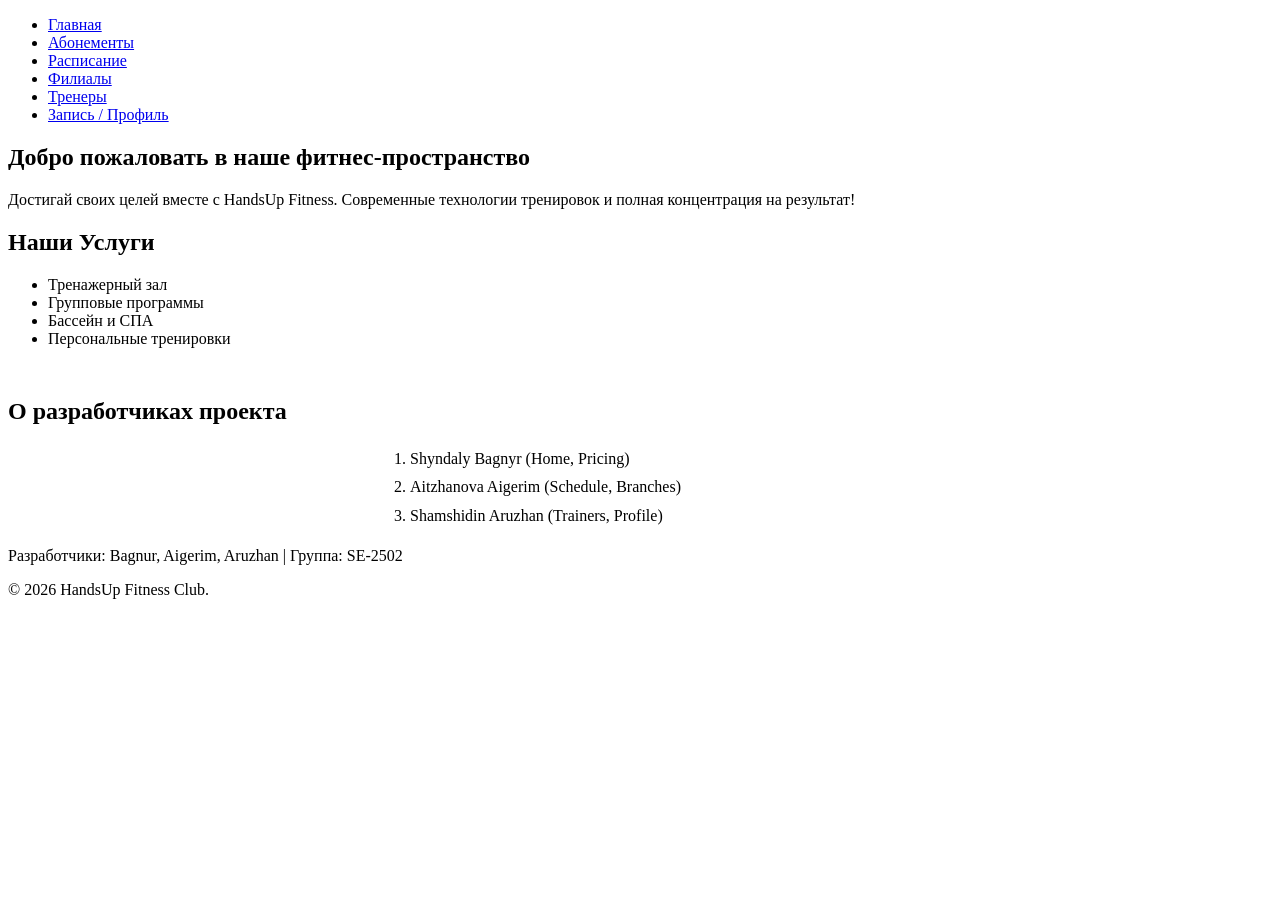
==== index.html @ 5af0892a "Initial commit - HandsUp Fitness" ====
<!DOCTYPE html>
<html lang="ru">
<head>
    <meta charset="UTF-8">
    <meta name="viewport" content="width=device-width, initial-scale=1.0">

    <title>HandsUp Fitness Club</title>
   
    <link rel="stylesheet" href="C:\Users\Aruzhan\OneDrive\Desktop\ass1 webtech\webtech.css">
</head>
<body>

    <header id="main-header">
        <nav class="nav-menu">
            <ul>
                <li><a href="index.html">Главная</a></li>
                <li><a href="pricing.html">Абонементы</a></li>
                <li><a href="schedule.html">Расписание</a></li>
                <li><a href="branches.html">Филиалы</a></li>
                <li><a href="trainers.html">Тренеры</a></li>
                <li><a href="profile.html">Запись / Профиль</a></li>
            </ul>
        </nav>
    </header>   

    <main>
        <section class="hero-section">
            <h1>Добро пожаловать в наше фитнес-пространство</h1>
            <p>Достигай своих целей вместе с HandsUp Fitness. Современные технологии тренировок и полная концентрация на результат!</p>
        </section>

        <section>
            <h2>Наши Услуги</h2>
            <ul class="services-list">
                <li>Тренажерный зал</li>
                <li>Групповые программы</li>
                <li>Бассейн и СПА</li>
                <li>Персональные тренировки</li>
            </ul>
        </section>

        <section style="margin-top: 50px;">
            <h2>О разработчиках проекта</h2>
            <ol style="max-width: 500px; margin: 0 auto; line-height: 1.8;">
                <li>Shyndaly Bagnyr (Home, Pricing)</li>
                <li>Aitzhanova Aigerim (Schedule, Branches)</li>
                <li>Shamshidin Aruzhan (Trainers, Profile)</li>
            </ol>
        </section>
    </main>

</body>
</html>


    <footer>
        <p>Разработчики: Bagnur, Aigerim, Aruzhan | Группа: SE-2502</p>
        <p>&copy; 2026 HandsUp Fitness Club.</p>
    </footer>

</body>
</html>
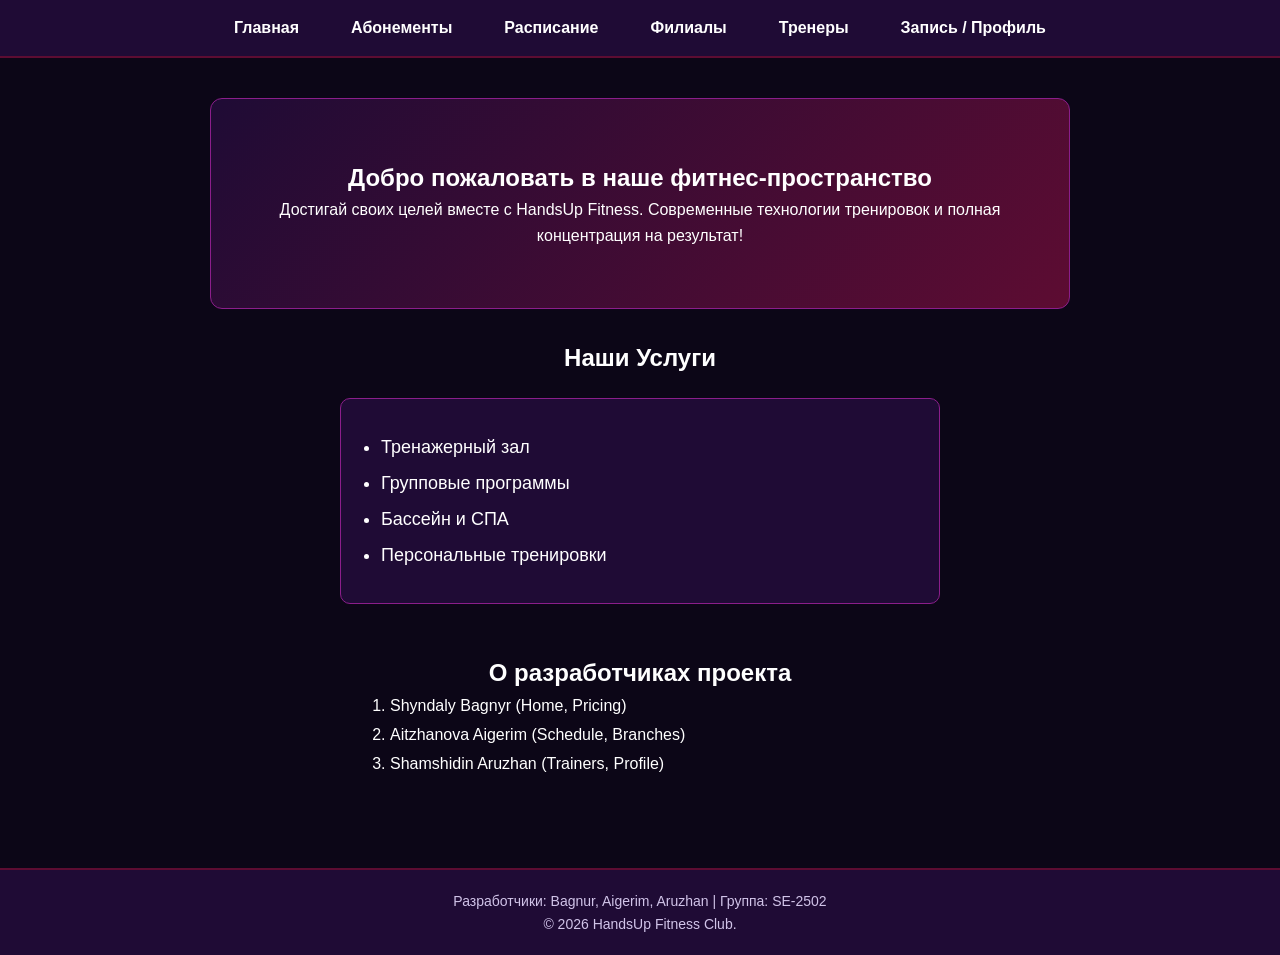
==== commit 9b00bbbb: "Fix absolute CSS path to relative" ====
--- a/index.html
+++ b/index.html
@@ -6,7 +6,7 @@
 
     <title>HandsUp Fitness Club</title>
    
-    <link rel="stylesheet" href="C:\Users\Aruzhan\OneDrive\Desktop\ass1 webtech\webtech.css">
+    <link rel="stylesheet" href="webtech.css">
 </head>
 <body>
 
--- a/webtech.css
+++ b/webtech.css
@@ -0,0 +1,292 @@
+:root {
+    --bg-deep: #0c0617;
+    --bg-card: #1f0b35;
+    --accent-burgundy: #5d0c32;
+    --accent-purple: #8b1e8b;
+    --accent-pink: #d81b60;
+    --text-light: #ffffff;
+    --text-gray: #d1c4e9;
+}
+
+* {
+    box-sizing: border-box;
+    margin: 0;
+    padding: 0;
+}
+
+/* Базовые стили сайта */
+body {
+    margin: 0;
+    font-family: 'Segoe UI', Arial, sans-serif;
+    line-height: 1.6;
+    background-color: var(--bg-deep);
+    color: var(--text-light);
+}
+
+main {
+    padding: 40px 20px;
+    min-height: 70vh;
+    max-width: 900px;
+    margin: 0 auto;
+}
+
+h1, h2 {
+    text-align: center;
+    color: var(--text-light);
+}
+
+.page-container {
+    max-width: 900px;
+    margin: 30px auto;
+    padding: 0 20px;
+}
+
+.page-container h1 {
+    margin-bottom: 10px;
+    color: var(--accent-pink);
+    text-align: center;
+}
+
+.page-container > p {
+    margin-bottom: 25px;
+    color: var(--text-gray);
+    text-align: center;
+}
+
+/* Навигация и шапка */
+#main-header {
+    background-color: var(--bg-card);
+    border-bottom: 2px solid var(--accent-burgundy);
+    padding: 15px 5%;
+    position: sticky;
+    top: 0;
+    z-index: 100;
+}
+
+.nav-menu ul {
+    list-style: none;
+    display: flex;
+    justify-content: center;
+    flex-wrap: wrap;
+    gap: 20px;
+    margin: 0;
+    padding: 0;
+}
+
+.nav-menu a {
+    color: var(--text-light);
+    text-decoration: none;
+    font-weight: bold;
+    padding: 8px 16px;
+    border-radius: 4px;
+    transition: all 0.3s ease;
+}
+
+.nav-menu a:hover {
+    background-color: var(--accent-pink);
+    color: #ffffff;
+}
+
+/* Кнопки */
+.btn {
+    background-color: var(--accent-pink);
+    color: white;
+    border: none;
+    padding: 10px 20px;
+    border-radius: 5px;
+    cursor: pointer;
+    font-weight: bold;
+    transition: background 0.3s ease;
+}
+
+.btn:hover {
+    background-color: #b0144f;
+}
+
+/* Футер */
+footer {
+    background-color: var(--bg-card);
+    text-align: center;
+    padding: 20px;
+    margin-top: 50px;
+    border-top: 2px solid var(--accent-burgundy);
+    font-size: 14px;
+    color: var(--text-gray);
+}
+
+/* Главная страница */
+.hero-section {
+    text-align: center;
+    padding: 60px 20px;
+    background: linear-gradient(135deg, var(--bg-card), var(--accent-burgundy));
+    border-radius: 12px;
+    margin-bottom: 30px;
+    border: 1px solid var(--accent-purple);
+}
+
+.services-list {
+    background-color: var(--bg-card);
+    padding: 30px 40px;
+    border-radius: 10px;
+    border: 1px solid var(--accent-purple);
+    line-height: 2;
+    font-size: 18px;
+    max-width: 600px;
+    margin: 20px auto;
+}
+
+/* Таблица цен и расписания */
+#pricing-table {
+    width: 100%;
+    border-collapse: collapse;
+    background-color: var(--bg-card);
+    border-radius: 10px;
+    overflow: hidden;
+    margin: 20px auto;
+    border: 1px solid var(--accent-purple);
+}
+
+#pricing-table th, 
+#pricing-table td {
+    border: 1px solid rgba(139, 30, 139, 0.3);
+    padding: 15px;
+    text-align: center;
+}
+
+#pricing-table th {
+    background-color: var(--accent-pink);
+    color: white;
+}
+
+#pricing-table tr:nth-child(even) {
+    background-color: rgba(255, 255, 255, 0.03);
+}
+
+/* Расписание и Филиалы */
+.schedule-container {
+    padding: 30px 20px;
+    max-width: 1000px;
+    margin: 0 auto;
+}
+
+.branch-card {
+    background-color: var(--bg-card);
+    border: 1px solid var(--accent-purple);
+    border-radius: 10px;
+    padding: 25px;
+    margin: 20px auto;
+    max-width: 800px;
+}
+
+.branch-card h2 {
+    color: var(--accent-pink);
+    text-align: left;
+    margin-bottom: 10px;
+}
+
+.branch-card img {
+    width: 100%;
+    max-height: 280px;
+    object-fit: cover;
+    border-radius: 8px;
+    margin: 15px 0;
+    border: 1px solid var(--accent-purple);
+}
+
+.branch-card ul {
+    margin-left: 20px;
+    margin-top: 8px;
+    color: var(--text-gray);
+}
+
+/* Тренеры */
+.trainers-grid {
+    display: flex;
+    flex-wrap: wrap;
+    gap: 20px;
+    justify-content: center;
+}
+
+.trainer-card {
+    background-color: var(--bg-card);
+    border: 1px solid var(--accent-purple);
+    padding: 20px;
+    border-radius: 10px;
+    text-align: center;
+    margin: 10px auto;
+    max-width: 350px;
+    flex: 1 1 260px;
+}
+
+.trainer-img {
+    width: 140px;
+    height: 140px;
+    border-radius: 50%;
+    object-fit: cover;
+    border: 3px solid var(--accent-pink);
+    margin-bottom: 15px;
+}
+
+.trainer-card h2 {
+    font-size: 20px;
+    margin-bottom: 5px;
+}
+
+.trainer-card ul {
+    list-style: none;
+    margin-top: 10px;
+    color: var(--text-gray);
+}
+
+/* Форма записи */
+#contact-form {
+    background-color: var(--bg-card);
+    max-width: 500px;
+    margin: 40px auto;
+    padding: 30px;
+    border-radius: 10px;
+    border: 1px solid var(--accent-purple);
+}
+
+#contact-form label {
+    display: block;
+    margin-top: 12px;
+    margin-bottom: 5px;
+    font-weight: bold;
+    color: var(--text-light);
+}
+
+#contact-form input[type="text"],
+#contact-form input[type="email"],
+#contact-form input[type="tel"],
+#contact-form select,
+#contact-form textarea {
+    width: 100%;
+    padding: 12px;
+    margin-top: 8px;
+    margin-bottom: 20px;
+    background-color: var(--bg-deep);
+    border: 1px solid var(--accent-purple);
+    color: var(--text-light);
+    border-radius: 5px;
+}
+
+#contact-form input[type="color"] {
+    width: 50px;
+    height: 35px;
+    border: none;
+    cursor: pointer;
+    background: transparent;
+}
+
+#contact-form input:focus,
+#contact-form select:focus,
+#contact-form textarea:focus {
+    border-color: var(--accent-pink);
+    outline: none;
+}
+
+#contact-form .btn {
+    margin-top: 20px;
+    width: 100%;
+}
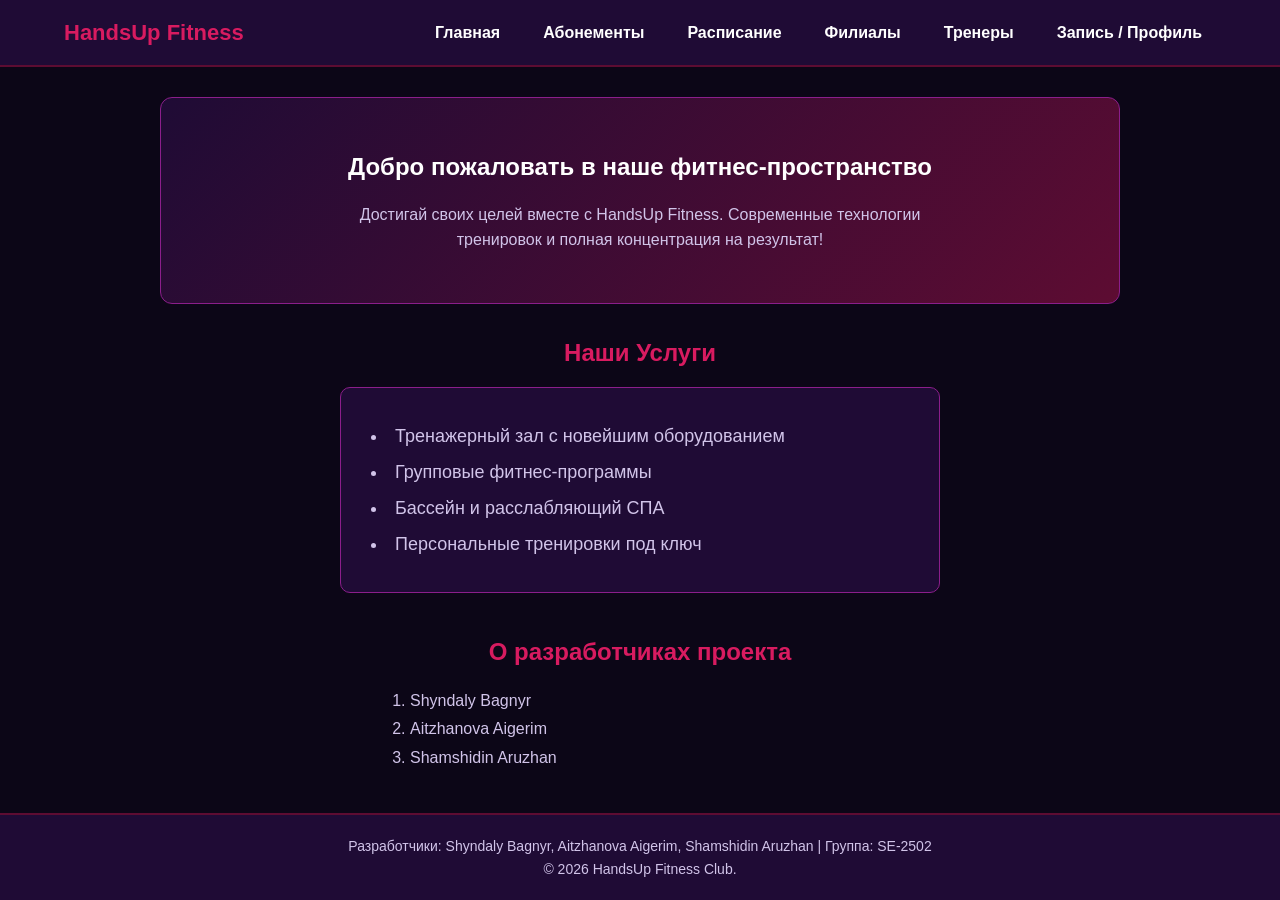
==== commit 78b586f5: "123" ====
--- a/index.html
+++ b/index.html
@@ -3,58 +3,57 @@
 <head>
     <meta charset="UTF-8">
     <meta name="viewport" content="width=device-width, initial-scale=1.0">
-
-    <title>HandsUp Fitness Club</title>
-   
+    <title>HandsUp Fitness Club | Главная</title>
     <link rel="stylesheet" href="webtech.css">
 </head>
 <body>
 
     <header id="main-header">
-        <nav class="nav-menu">
-            <ul>
-                <li><a href="index.html">Главная</a></li>
-                <li><a href="pricing.html">Абонементы</a></li>
-                <li><a href="schedule.html">Расписание</a></li>
-                <li><a href="branches.html">Филиалы</a></li>
-                <li><a href="trainers.html">Тренеры</a></li>
-                <li><a href="profile.html">Запись / Профиль</a></li>
-            </ul>
-        </nav>
-    </header>   
+        <div class="nav-container">
+            <a href="index.html" class="logo">HandsUp Fitness</a>
+            <nav class="nav-menu">
+                <ul>
+                    <li><a href="index.html">Главная</a></li>
+                    <li><a href="pricing.html">Абонементы</a></li>
+                    <li><a href="schedule.html">Расписание</a></li>
+                    <li><a href="branches.html">Филиалы</a></li>
+                    <li><a href="trainers.html">Тренеры</a></li>
+                    <li><a href="profile.html">Запись / Профиль</a></li>
+                </ul>
+            </nav>
+        </div>
+    </header>
 
-    <main>
-        <section class="hero-section">
-            <h1>Добро пожаловать в наше фитнес-пространство</h1>
-            <p>Достигай своих целей вместе с HandsUp Fitness. Современные технологии тренировок и полная концентрация на результат!</p>
+    <main class="page-container">
+        <section style="text-align: center; padding: 50px 20px; background: linear-gradient(135deg, var(--bg-card), var(--accent-burgundy)); border-radius: 12px; border: 1px solid var(--accent-purple); margin-bottom: 30px;">
+            <h1 style="color: var(--text-light); margin-bottom: 15px;">Добро пожаловать в наше фитнес-пространство</h1>
+            <p style="color: var(--text-gray); max-width: 600px; margin: 0 auto;">Достигай своих целей вместе с HandsUp Fitness. Современные технологии тренировок и полная концентрация на результат!</p>
         </section>
 
         <section>
             <h2>Наши Услуги</h2>
-            <ul class="services-list">
-                <li>Тренажерный зал</li>
-                <li>Групповые программы</li>
-                <li>Бассейн и СПА</li>
-                <li>Персональные тренировки</li>
-            </ul>
+            <div style="background-color: var(--bg-card); padding: 30px; border-radius: 10px; border: 1px solid var(--accent-purple); max-width: 600px; margin: 0 auto;">
+                <ul style="list-style-position: inside; color: var(--text-gray); line-height: 2; font-size: 18px;">
+                    <li>Тренажерный зал с новейшим оборудованием</li>
+                    <li>Групповые фитнес-программы</li>
+                    <li>Бассейн и расслабляющий СПА</li>
+                    <li>Персональные тренировки под ключ</li>
+                </ul>
+            </div>
         </section>
 
-        <section style="margin-top: 50px;">
+        <section style="margin-top: 40px;">
             <h2>О разработчиках проекта</h2>
-            <ol style="max-width: 500px; margin: 0 auto; line-height: 1.8;">
-                <li>Shyndaly Bagnyr (Home, Pricing)</li>
-                <li>Aitzhanova Aigerim (Schedule, Branches)</li>
-                <li>Shamshidin Aruzhan (Trainers, Profile)</li>
+            <ol style="max-width: 500px; margin: 0 auto; line-height: 1.8; color: var(--text-gray); padding-left: 20px;">
+                <li>Shyndaly Bagnyr</li>
+                <li>Aitzhanova Aigerim</li>
+                <li>Shamshidin Aruzhan</li>
             </ol>
         </section>
     </main>
 
-</body>
-</html>
-
-
     <footer>
-        <p>Разработчики: Bagnur, Aigerim, Aruzhan | Группа: SE-2502</p>
+        <p>Разработчики: Shyndaly Bagnyr, Aitzhanova Aigerim, Shamshidin Aruzhan | Группа: SE-2502</p>
         <p>&copy; 2026 HandsUp Fitness Club.</p>
     </footer>
 
--- a/webtech.css
+++ b/webtech.css
@@ -14,46 +14,16 @@
     padding: 0;
 }
 
-/* Базовые стили сайта */
 body {
-    margin: 0;
     font-family: 'Segoe UI', Arial, sans-serif;
     line-height: 1.6;
     background-color: var(--bg-deep);
     color: var(--text-light);
-}
-
-main {
-    padding: 40px 20px;
-    min-height: 70vh;
-    max-width: 900px;
-    margin: 0 auto;
-}
-
-h1, h2 {
-    text-align: center;
-    color: var(--text-light);
-}
-
-.page-container {
-    max-width: 900px;
-    margin: 30px auto;
-    padding: 0 20px;
-}
-
-.page-container h1 {
-    margin-bottom: 10px;
-    color: var(--accent-pink);
-    text-align: center;
-}
-
-.page-container > p {
-    margin-bottom: 25px;
-    color: var(--text-gray);
-    text-align: center;
-}
-
-/* Навигация и шапка */
+    display: flex;
+    flex-direction: column;
+    min-height: 100vh;
+}
+
 #main-header {
     background-color: var(--bg-card);
     border-bottom: 2px solid var(--accent-burgundy);
@@ -63,12 +33,26 @@
     z-index: 100;
 }
 
+.nav-container {
+    display: flex;
+    justify-content: space-between;
+    align-items: center;
+    max-width: 1200px;
+    margin: 0 auto;
+}
+
+.logo {
+    font-size: 22px;
+    font-weight: bold;
+    color: var(--accent-pink);
+    text-decoration: none;
+}
+
 .nav-menu ul {
     list-style: none;
     display: flex;
-    justify-content: center;
-    flex-wrap: wrap;
-    gap: 20px;
+    align-items: center;
+    gap: 15px;
     margin: 0;
     padding: 0;
 }
@@ -77,7 +61,7 @@
     color: var(--text-light);
     text-decoration: none;
     font-weight: bold;
-    padding: 8px 16px;
+    padding: 8px 14px;
     border-radius: 4px;
     transition: all 0.3s ease;
 }
@@ -87,7 +71,121 @@
     color: #ffffff;
 }
 
-/* Кнопки */
+.page-container {
+    max-width: 1000px;
+    margin: 30px auto;
+    padding: 0 20px;
+    flex: 1;
+    width: 100%;
+}
+
+.page-container h1, .page-container h2 {
+    color: var(--accent-pink);
+    text-align: center;
+    margin-bottom: 15px;
+}
+
+.page-container > p {
+    margin-bottom: 25px;
+    color: var(--text-gray);
+    text-align: center;
+}
+
+.card-row {
+    display: flex;
+    flex-wrap: wrap;
+    gap: 25px;
+    justify-content: center;
+    margin: 20px 0;
+}
+
+.branch-card, .trainer-card {
+    background-color: var(--bg-card);
+    border: 1px solid var(--accent-purple);
+    border-radius: 12px;
+    padding: 20px;
+    flex: 1;
+    min-width: 280px;
+    max-width: 350px;
+    display: flex;
+    flex-direction: column;
+    justify-content: space-between;
+    transition: transform 0.3s ease, box-shadow 0.3s ease;
+}
+
+.branch-card:hover, .trainer-card:hover {
+    transform: translateY(-5px);
+    box-shadow: 0 10px 20px rgba(216, 27, 96, 0.3);
+}
+
+.branch-card img, .trainer-card img {
+    width: 100%;
+    height: 220px;
+    object-fit: cover;
+    border-radius: 8px;
+    margin: 15px 0;
+    border: 1px solid var(--accent-purple);
+}
+
+.branch-card ul, .trainer-card ul {
+    margin-left: 20px;
+    margin-top: 10px;
+    color: var(--text-gray);
+}
+
+.image-gallery {
+    display: grid;
+    grid-template-columns: repeat(3, 1fr);
+    gap: 20px;
+    margin: 30px 0;
+}
+
+.gallery-item {
+    position: relative;
+    overflow: hidden;
+    border-radius: 10px;
+    height: 200px;
+    border: 1px solid var(--accent-purple);
+}
+
+.gallery-item img {
+    width: 100%;
+    height: 100%;
+    object-fit: cover;
+    transition: transform 0.4s ease;
+}
+
+.gallery-overlay {
+    position: absolute;
+    bottom: 0;
+    left: 0;
+    right: 0;
+    background: rgba(93, 12, 50, 0.85);
+    overflow: hidden;
+    width: 100%;
+    height: 0;
+    transition: height 0.4s ease;
+    display: flex;
+    align-items: center;
+    justify-content: center;
+    text-align: center;
+    padding: 0 10px;
+}
+
+.gallery-item:hover .gallery-overlay {
+    height: 100%;
+}
+
+.gallery-item:hover img {
+    transform: scale(1.1);
+}
+
+.gallery-overlay p {
+    color: var(--text-light);
+    font-size: 16px;
+    font-weight: bold;
+}
+
 .btn {
     background-color: var(--accent-pink);
     color: white;
@@ -97,45 +195,15 @@
     cursor: pointer;
     font-weight: bold;
     transition: background 0.3s ease;
+    text-align: center;
+    text-decoration: none;
+    display: inline-block;
 }
 
 .btn:hover {
     background-color: #b0144f;
 }
 
-/* Футер */
-footer {
-    background-color: var(--bg-card);
-    text-align: center;
-    padding: 20px;
-    margin-top: 50px;
-    border-top: 2px solid var(--accent-burgundy);
-    font-size: 14px;
-    color: var(--text-gray);
-}
-
-/* Главная страница */
-.hero-section {
-    text-align: center;
-    padding: 60px 20px;
-    background: linear-gradient(135deg, var(--bg-card), var(--accent-burgundy));
-    border-radius: 12px;
-    margin-bottom: 30px;
-    border: 1px solid var(--accent-purple);
-}
-
-.services-list {
-    background-color: var(--bg-card);
-    padding: 30px 40px;
-    border-radius: 10px;
-    border: 1px solid var(--accent-purple);
-    line-height: 2;
-    font-size: 18px;
-    max-width: 600px;
-    margin: 20px auto;
-}
-
-/* Таблица цен и расписания */
 #pricing-table {
     width: 100%;
     border-collapse: collapse;
@@ -146,8 +214,7 @@
     border: 1px solid var(--accent-purple);
 }
 
-#pricing-table th, 
-#pricing-table td {
+#pricing-table th, #pricing-table td {
     border: 1px solid rgba(139, 30, 139, 0.3);
     padding: 15px;
     text-align: center;
@@ -162,87 +229,10 @@
     background-color: rgba(255, 255, 255, 0.03);
 }
 
-/* Расписание и Филиалы */
-.schedule-container {
-    padding: 30px 20px;
-    max-width: 1000px;
-    margin: 0 auto;
-}
-
-.branch-card {
-    background-color: var(--bg-card);
-    border: 1px solid var(--accent-purple);
-    border-radius: 10px;
-    padding: 25px;
+#contact-form {
+    background-color: var(--bg-card);
+    max-width: 500px;
     margin: 20px auto;
-    max-width: 800px;
-}
-
-.branch-card h2 {
-    color: var(--accent-pink);
-    text-align: left;
-    margin-bottom: 10px;
-}
-
-.branch-card img {
-    width: 100%;
-    max-height: 280px;
-    object-fit: cover;
-    border-radius: 8px;
-    margin: 15px 0;
-    border: 1px solid var(--accent-purple);
-}
-
-.branch-card ul {
-    margin-left: 20px;
-    margin-top: 8px;
-    color: var(--text-gray);
-}
-
-/* Тренеры */
-.trainers-grid {
-    display: flex;
-    flex-wrap: wrap;
-    gap: 20px;
-    justify-content: center;
-}
-
-.trainer-card {
-    background-color: var(--bg-card);
-    border: 1px solid var(--accent-purple);
-    padding: 20px;
-    border-radius: 10px;
-    text-align: center;
-    margin: 10px auto;
-    max-width: 350px;
-    flex: 1 1 260px;
-}
-
-.trainer-img {
-    width: 140px;
-    height: 140px;
-    border-radius: 50%;
-    object-fit: cover;
-    border: 3px solid var(--accent-pink);
-    margin-bottom: 15px;
-}
-
-.trainer-card h2 {
-    font-size: 20px;
-    margin-bottom: 5px;
-}
-
-.trainer-card ul {
-    list-style: none;
-    margin-top: 10px;
-    color: var(--text-gray);
-}
-
-/* Форма записи */
-#contact-form {
-    background-color: var(--bg-card);
-    max-width: 500px;
-    margin: 40px auto;
     padding: 30px;
     border-radius: 10px;
     border: 1px solid var(--accent-purple);
@@ -256,27 +246,17 @@
     color: var(--text-light);
 }
 
-#contact-form input[type="text"],
-#contact-form input[type="email"],
-#contact-form input[type="tel"],
+#contact-form input,
 #contact-form select,
 #contact-form textarea {
     width: 100%;
     padding: 12px;
-    margin-top: 8px;
-    margin-bottom: 20px;
+    margin-top: 5px;
+    margin-bottom: 15px;
     background-color: var(--bg-deep);
     border: 1px solid var(--accent-purple);
     color: var(--text-light);
     border-radius: 5px;
-}
-
-#contact-form input[type="color"] {
-    width: 50px;
-    height: 35px;
-    border: none;
-    cursor: pointer;
-    background: transparent;
 }
 
 #contact-form input:focus,
@@ -286,7 +266,12 @@
     outline: none;
 }
 
-#contact-form .btn {
-    margin-top: 20px;
-    width: 100%;
+footer {
+    background-color: var(--bg-card);
+    text-align: center;
+    padding: 20px;
+    margin-top: auto;
+    border-top: 2px solid var(--accent-burgundy);
+    font-size: 14px;
+    color: var(--text-gray);
 }
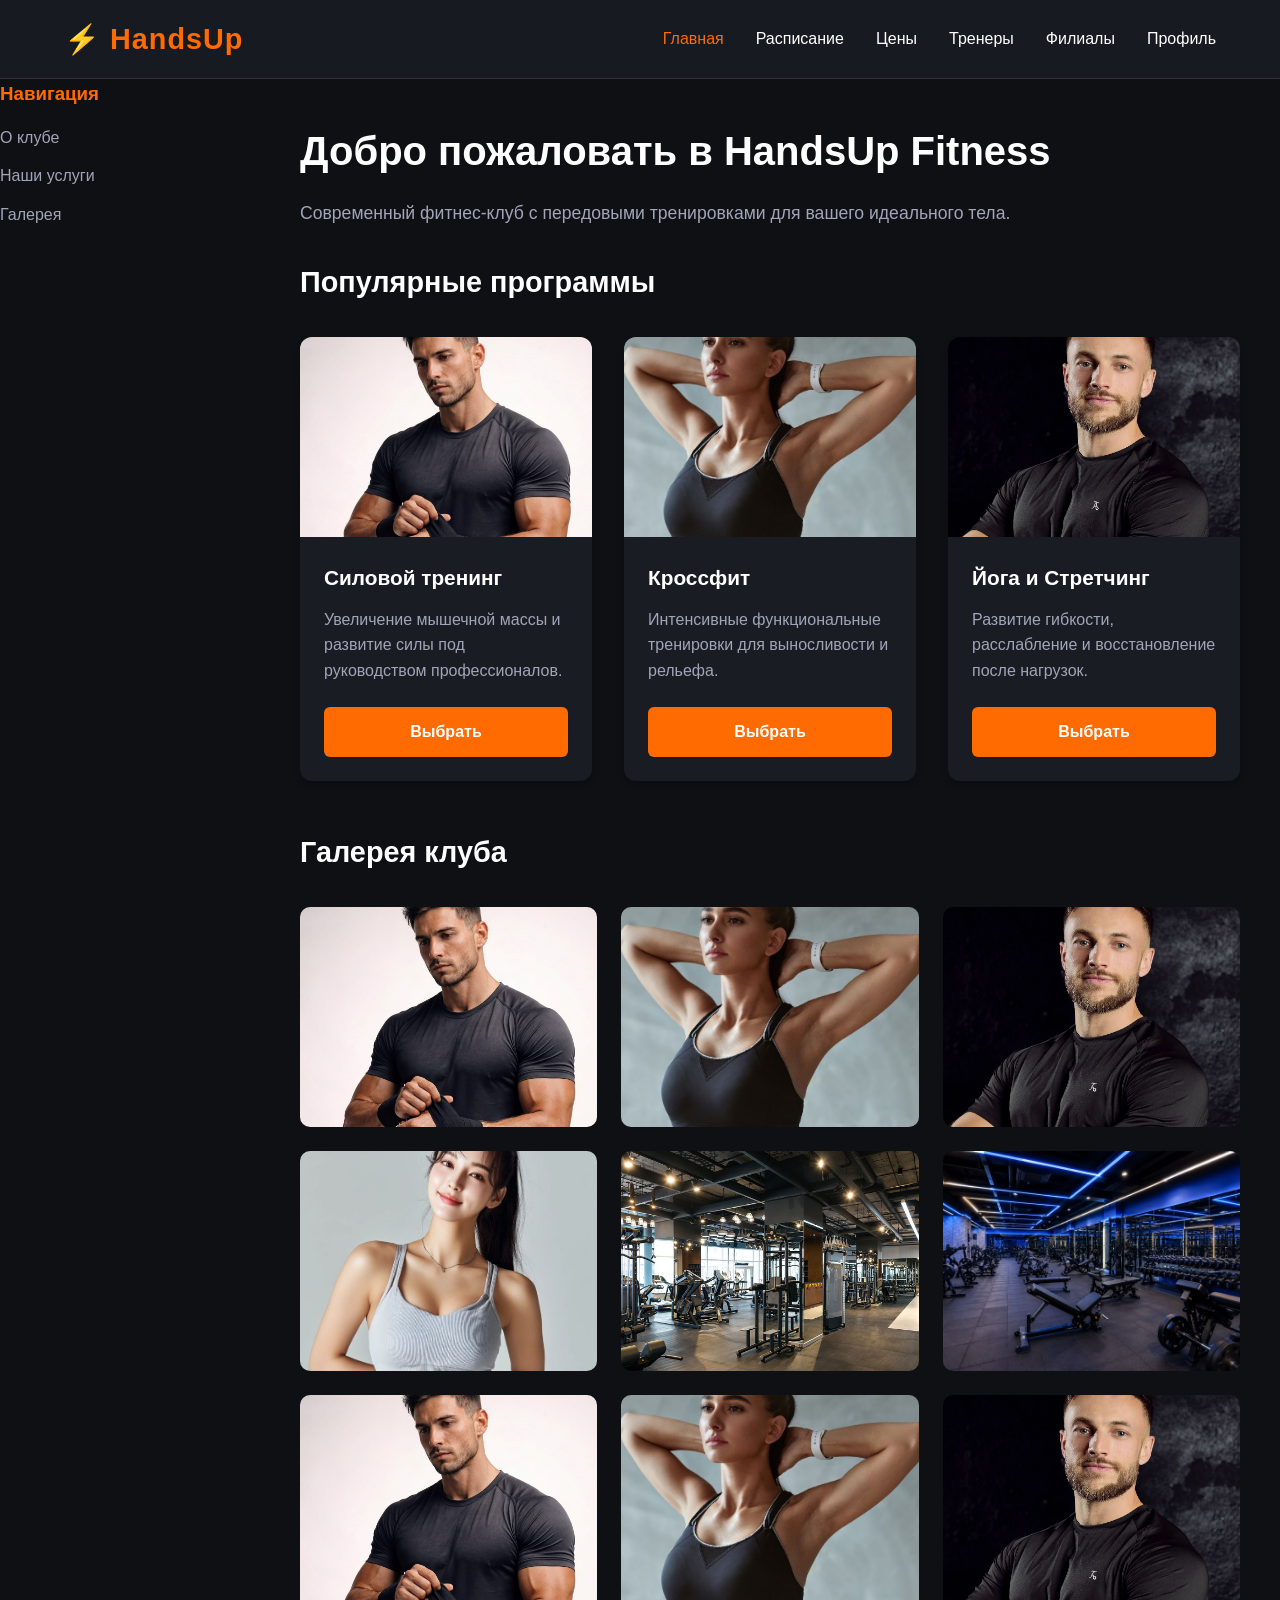
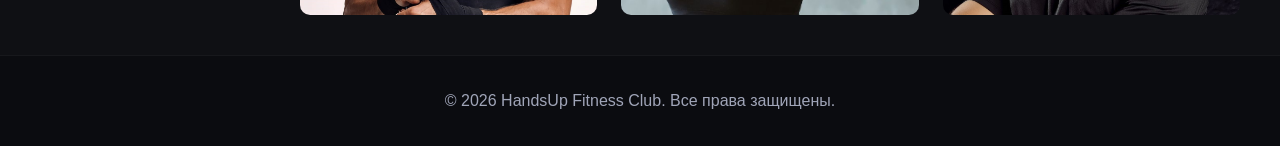
==== commit 86e8d08d: "ubuh" ====
--- a/index.html
+++ b/index.html
@@ -3,59 +3,120 @@
 <head>
     <meta charset="UTF-8">
     <meta name="viewport" content="width=device-width, initial-scale=1.0">
-    <title>HandsUp Fitness Club | Главная</title>
+    <title>HandsUp Fitness Club - Главная</title>
     <link rel="stylesheet" href="webtech.css">
 </head>
 <body>
 
-    <header id="main-header">
+    <header>
         <div class="nav-container">
-            <a href="index.html" class="logo">HandsUp Fitness</a>
-            <nav class="nav-menu">
-                <ul>
-                    <li><a href="index.html">Главная</a></li>
-                    <li><a href="pricing.html">Абонементы</a></li>
-                    <li><a href="schedule.html">Расписание</a></li>
-                    <li><a href="branches.html">Филиалы</a></li>
-                    <li><a href="trainers.html">Тренеры</a></li>
-                    <li><a href="profile.html">Запись / Профиль</a></li>
-                </ul>
-            </nav>
+            <a href="index.html" class="logo">⚡ HandsUp</a>
+            <ul class="nav-links">
+                <li><a href="index.html" class="active">Главная</a></li>
+                <li><a href="schedule.html">Расписание</a></li>
+                <li><a href="pricing.html">Цены</a></li>
+                <li><a href="trainers.html">Тренеры</a></li>
+                <li><a href="branches.html">Филиалы</a></li>
+                <li><a href="profile.html">Профиль</a></li>
+            </ul>
         </div>
     </header>
 
-    <main class="page-container">
-        <section style="text-align: center; padding: 50px 20px; background: linear-gradient(135deg, var(--bg-card), var(--accent-burgundy)); border-radius: 12px; border: 1px solid var(--accent-purple); margin-bottom: 30px;">
-            <h1 style="color: var(--text-light); margin-bottom: 15px;">Добро пожаловать в наше фитнес-пространство</h1>
-            <p style="color: var(--text-gray); max-width: 600px; margin: 0 auto;">Достигай своих целей вместе с HandsUp Fitness. Современные технологии тренировок и полная концентрация на результат!</p>
-        </section>
+    <div class="page-grid">
+        
+        <aside>
+            <h3 style="margin-bottom: 1rem; color: var(--primary-color);">Навигация</h3>
+            <ul style="list-style: none; display: flex; flex-direction: column; gap: 0.8rem;">
+                <li><a href="#about" style="color: var(--text-muted); text-decoration: none;">О клубе</a></li>
+                <li><a href="#cards" style="color: var(--text-muted); text-decoration: none;">Наши услуги</a></li>
+                <li><a href="#gallery" style="color: var(--text-muted); text-decoration: none;">Галерея</a></li>
+            </ul>
+        </aside>
 
-        <section>
-            <h2>Наши Услуги</h2>
-            <div style="background-color: var(--bg-card); padding: 30px; border-radius: 10px; border: 1px solid var(--accent-purple); max-width: 600px; margin: 0 auto;">
-                <ul style="list-style-position: inside; color: var(--text-gray); line-height: 2; font-size: 18px;">
-                    <li>Тренажерный зал с новейшим оборудованием</li>
-                    <li>Групповые фитнес-программы</li>
-                    <li>Бассейн и расслабляющий СПА</li>
-                    <li>Персональные тренировки под ключ</li>
-                </ul>
-            </div>
-        </section>
+        <main>
+            <section id="about">
+                <h1 style="font-size: 2.5rem; margin-bottom: 1rem;">Добро пожаловать в HandsUp Fitness</h1>
+                <p style="color: var(--text-muted); font-size: 1.1rem;">Современный фитнес-клуб с передовыми тренировками для вашего идеального тела.</p>
+            </section>
 
-        <section style="margin-top: 40px;">
-            <h2>О разработчиках проекта</h2>
-            <ol style="max-width: 500px; margin: 0 auto; line-height: 1.8; color: var(--text-gray); padding-left: 20px;">
-                <li>Shyndaly Bagnyr</li>
-                <li>Aitzhanova Aigerim</li>
-                <li>Shamshidin Aruzhan</li>
-            </ol>
-        </section>
-    </main>
+            <section id="cards">
+                <h2 style="margin-top: 2rem; font-size: 1.8rem;">Популярные программы</h2>
+                <div class="cards-container">
+                    <div class="card">
+                        <img src="тренер 1.jpg" alt="Тренировка">
+                        <div class="card-content">
+                            <h3>Силовой тренинг</h3>
+                            <p>Увеличение мышечной массы и развитие силы под руководством профессионалов.</p>
+                            <a href="pricing.html" class="btn">Выбрать</a>
+                        </div>
+                    </div>
+                    <div class="card">
+                        <img src="тренер 2.jpg" alt="Тренировка">
+                        <div class="card-content">
+                            <h3>Кроссфит</h3>
+                            <p>Интенсивные функциональные тренировки для выносливости и рельефа.</p>
+                            <a href="pricing.html" class="btn">Выбрать</a>
+                        </div>
+                    </div>
+                    <div class="card">
+                        <img src="тренер 3.jpg" alt="Тренировка">
+                        <div class="card-content">
+                            <h3>Йога и Стретчинг</h3>
+                            <p>Развитие гибкости, расслабление и восстановление после нагрузок.</p>
+                            <a href="pricing.html" class="btn">Выбрать</a>
+                        </div>
+                    </div>
+                </div>
+            </section>
 
-    <footer>
-        <p>Разработчики: Shyndaly Bagnyr, Aitzhanova Aigerim, Shamshidin Aruzhan | Группа: SE-2502</p>
-        <p>&copy; 2026 HandsUp Fitness Club.</p>
-    </footer>
+            <section id="gallery">
+                <h2 style="margin-top: 3rem; font-size: 1.8rem;">Галерея клуба</h2>
+                <div class="gallery-container">
+                    <div class="gallery-item">
+                        <img src="тренер 1.jpg" alt="Фото 1">
+                        <div class="gallery-overlay"><h4>Зона кроссфита</h4></div>
+                    </div>
+                    <div class="gallery-item">
+                        <img src="тренер 2.jpg" alt="Фото 2">
+                        <div class="gallery-overlay"><h4>Тренажерный зал</h4></div>
+                    </div>
+                    <div class="gallery-item">
+                        <img src="тренер 3.jpg" alt="Фото 3">
+                        <div class="gallery-overlay"><h4>Кардиозона</h4></div>
+                    </div>
+                    <div class="gallery-item">
+                        <img src="тренер 4.jpg" alt="Фото 4">
+                        <div class="gallery-overlay"><h4>Зал единоборств</h4></div>
+                    </div>
+                    <div class="gallery-item">
+                        <img src="биг.jpg" alt="Фото 5">
+                        <div class="gallery-overlay"><h4>Бассейн</h4></div>
+                    </div>
+                    <div class="gallery-item">
+                        <img src="обыч.jpg" alt="Фото 6">
+                        <div class="gallery-overlay"><h4>Зона отдыха</h4></div>
+                    </div>
+                    <div class="gallery-item">
+                        <img src="тренер 1.jpg" alt="Фото 7">
+                        <div class="gallery-overlay"><h4>Групповые занятия</h4></div>
+                    </div>
+                    <div class="gallery-item">
+                        <img src="тренер 2.jpg" alt="Фото 8">
+                        <div class="gallery-overlay"><h4>Фитнес-бар</h4></div>
+                    </div>
+                    <div class="gallery-item">
+                        <img src="тренер 3.jpg" alt="Фото 9">
+                        <div class="gallery-overlay"><h4>Профессиональные тренеры</h4></div>
+                    </div>
+                </div>
+            </section>
+        </main>
+
+        <footer>
+            <p>&copy; 2026 HandsUp Fitness Club. Все права защищены.</p>
+        </footer>
+
+    </div>
 
 </body>
 </html>
--- a/webtech.css
+++ b/webtech.css
@@ -1,36 +1,33 @@
 :root {
-    --bg-deep: #0c0617;
-    --bg-card: #1f0b35;
-    --accent-burgundy: #5d0c32;
-    --accent-purple: #8b1e8b;
-    --accent-pink: #d81b60;
-    --text-light: #ffffff;
-    --text-gray: #d1c4e9;
+    --primary-color: #ff6b00;
+    --primary-dark: #e05e00;
+    --bg-color: #0f1014;
+    --card-bg: #1a1c23;
+    --text-color: #ffffff;
+    --text-muted: #a0a5b8;
+    --transition: all 0.3s ease;
 }
 
 * {
-    box-sizing: border-box;
     margin: 0;
     padding: 0;
+    box-sizing: border-box;
 }
 
 body {
-    font-family: 'Segoe UI', Arial, sans-serif;
+    font-family: 'Segoe UI', Tahoma, Geneva, Verdana, sans-serif;
+    background-color: var(--bg-color);
+    color: var(--text-color);
     line-height: 1.6;
-    background-color: var(--bg-deep);
-    color: var(--text-light);
-    display: flex;
-    flex-direction: column;
-    min-height: 100vh;
-}
-
-#main-header {
-    background-color: var(--bg-card);
-    border-bottom: 2px solid var(--accent-burgundy);
-    padding: 15px 5%;
+}
+
+header {
+    background-color: rgba(26, 28, 35, 0.95);
+    border-bottom: 1px solid rgba(255, 255, 255, 0.1);
     position: sticky;
     top: 0;
-    z-index: 100;
+    z-index: 1000;
+    padding: 1rem 5%;
 }
 
 .nav-container {
@@ -42,117 +39,152 @@
 }
 
 .logo {
-    font-size: 22px;
-    font-weight: bold;
-    color: var(--accent-pink);
+    font-size: 1.8rem;
+    font-weight: 800;
+    color: var(--primary-color);
     text-decoration: none;
-}
-
-.nav-menu ul {
+    letter-spacing: 1px;
+}
+
+.nav-links {
+    display: flex;
     list-style: none;
-    display: flex;
+    gap: 2rem;
     align-items: center;
-    gap: 15px;
-    margin: 0;
-    padding: 0;
-}
-
-.nav-menu a {
-    color: var(--text-light);
+}
+
+.nav-links a {
+    color: var(--text-color);
     text-decoration: none;
-    font-weight: bold;
-    padding: 8px 14px;
-    border-radius: 4px;
-    transition: all 0.3s ease;
-}
-
-.nav-menu a:hover {
-    background-color: var(--accent-pink);
-    color: #ffffff;
-}
-
-.page-container {
-    max-width: 1000px;
-    margin: 30px auto;
-    padding: 0 20px;
-    flex: 1;
-    width: 100%;
-}
-
-.page-container h1, .page-container h2 {
-    color: var(--accent-pink);
+    font-weight: 500;
+    transition: var(--transition);
+}
+
+.nav-links a:hover,
+.nav-links a.active {
+    color: var(--primary-color);
+}
+
+.page-grid {
+    display: grid;
+    grid-template-areas: 
+        "sidebar main"
+        "footer footer";
+    grid-template-columns: 260px 1fr;
+    grid-template-rows: auto auto;
+    min-height: calc(100vh - 80px);
+    max-width: 1400px;
+    margin: 0 auto;
+}
+
+sidebar, .sidebar {
+    grid-area: sidebar;
+    background-color: #14161d;
+    padding: 2rem;
+    border-right: 1px solid rgba(255, 255, 255, 0.05);
+}
+
+main, .main-content {
+    grid-area: main;
+    padding: 2.5rem;
+}
+
+footer, .footer {
+    grid-area: footer;
+    background-color: #0b0c10;
     text-align: center;
-    margin-bottom: 15px;
-}
-
-.page-container > p {
-    margin-bottom: 25px;
-    color: var(--text-gray);
-    text-align: center;
-}
-
-.card-row {
+    padding: 2rem;
+    border-top: 1px solid rgba(255, 255, 255, 0.05);
+    color: var(--text-muted);
+}
+
+.cards-container {
     display: flex;
     flex-wrap: wrap;
-    gap: 25px;
-    justify-content: center;
-    margin: 20px 0;
-}
-
-.branch-card, .trainer-card {
-    background-color: var(--bg-card);
-    border: 1px solid var(--accent-purple);
+    gap: 2rem;
+    margin-top: 2rem;
+    align-items: stretch;
+}
+
+.card {
+    background-color: var(--card-bg);
     border-radius: 12px;
-    padding: 20px;
+    overflow: hidden;
     flex: 1;
     min-width: 280px;
-    max-width: 350px;
     display: flex;
     flex-direction: column;
-    justify-content: space-between;
-    transition: transform 0.3s ease, box-shadow 0.3s ease;
-}
-
-.branch-card:hover, .trainer-card:hover {
-    transform: translateY(-5px);
-    box-shadow: 0 10px 20px rgba(216, 27, 96, 0.3);
-}
-
-.branch-card img, .trainer-card img {
+    box-shadow: 0 4px 6px rgba(0, 0, 0, 0.2);
+    transition: var(--transition);
+}
+
+.card:hover {
+    transform: translateY(-8px);
+    box-shadow: 0 12px 20px rgba(255, 107, 0, 0.15);
+}
+
+.card img {
     width: 100%;
-    height: 220px;
+    height: 200px;
     object-fit: cover;
-    border-radius: 8px;
-    margin: 15px 0;
-    border: 1px solid var(--accent-purple);
-}
-
-.branch-card ul, .trainer-card ul {
-    margin-left: 20px;
-    margin-top: 10px;
-    color: var(--text-gray);
-}
-
-.image-gallery {
+}
+
+.card-content {
+    padding: 1.5rem;
+    display: flex;
+    flex-direction: column;
+    flex-grow: 1;
+}
+
+.card-content h3 {
+    margin-bottom: 0.75rem;
+    font-size: 1.3rem;
+}
+
+.card-content p {
+    color: var(--text-muted);
+    margin-bottom: 1.5rem;
+    flex-grow: 1;
+}
+
+.btn {
+    display: inline-block;
+    background-color: var(--primary-color);
+    color: white;
+    padding: 0.75rem 1.5rem;
+    border-radius: 6px;
+    text-decoration: none;
+    font-weight: 600;
+    text-align: center;
+    transition: var(--transition);
+    border: none;
+    cursor: pointer;
+}
+
+.btn:hover {
+    background-color: var(--primary-dark);
+}
+
+.gallery-container {
     display: grid;
     grid-template-columns: repeat(3, 1fr);
-    gap: 20px;
-    margin: 30px 0;
+    grid-auto-rows: 220px;
+    gap: 1.5rem;
+    margin-top: 2rem;
 }
 
 .gallery-item {
     position: relative;
+    border-radius: 10px;
     overflow: hidden;
-    border-radius: 10px;
-    height: 200px;
-    border: 1px solid var(--accent-purple);
+    background-color: var(--card-bg);
 }
 
 .gallery-item img {
     width: 100%;
     height: 100%;
     object-fit: cover;
-    transition: transform 0.4s ease;
+    transition: transform 0.5s ease;
 }
 
 .gallery-overlay {
@@ -160,118 +192,21 @@
     bottom: 0;
     left: 0;
     right: 0;
-    background: rgba(93, 12, 50, 0.85);
-    overflow: hidden;
-    width: 100%;
-    height: 0;
-    transition: height 0.4s ease;
-    display: flex;
-    align-items: center;
-    justify-content: center;
-    text-align: center;
-    padding: 0 10px;
+    background: linear-gradient(to top, rgba(0,0,0,0.85), transparent);
+    padding: 1.5rem 1rem 1rem;
+    transform: translateY(100%);
+    transition: transform 0.3s ease;
+}
+
+.gallery-item:hover img {
+    transform: scale(1.08);
 }
 
 .gallery-item:hover .gallery-overlay {
-    height: 100%;
-}
-
-.gallery-item:hover img {
-    transform: scale(1.1);
-}
-
-.gallery-overlay p {
-    color: var(--text-light);
-    font-size: 16px;
-    font-weight: bold;
-}
-
-.btn {
-    background-color: var(--accent-pink);
+    transform: translateY(0);
+}
+
+.gallery-overlay h4 {
     color: white;
-    border: none;
-    padding: 10px 20px;
-    border-radius: 5px;
-    cursor: pointer;
-    font-weight: bold;
-    transition: background 0.3s ease;
-    text-align: center;
-    text-decoration: none;
-    display: inline-block;
-}
-
-.btn:hover {
-    background-color: #b0144f;
-}
-
-#pricing-table {
-    width: 100%;
-    border-collapse: collapse;
-    background-color: var(--bg-card);
-    border-radius: 10px;
-    overflow: hidden;
-    margin: 20px auto;
-    border: 1px solid var(--accent-purple);
-}
-
-#pricing-table th, #pricing-table td {
-    border: 1px solid rgba(139, 30, 139, 0.3);
-    padding: 15px;
-    text-align: center;
-}
-
-#pricing-table th {
-    background-color: var(--accent-pink);
-    color: white;
-}
-
-#pricing-table tr:nth-child(even) {
-    background-color: rgba(255, 255, 255, 0.03);
-}
-
-#contact-form {
-    background-color: var(--bg-card);
-    max-width: 500px;
-    margin: 20px auto;
-    padding: 30px;
-    border-radius: 10px;
-    border: 1px solid var(--accent-purple);
-}
-
-#contact-form label {
-    display: block;
-    margin-top: 12px;
-    margin-bottom: 5px;
-    font-weight: bold;
-    color: var(--text-light);
-}
-
-#contact-form input,
-#contact-form select,
-#contact-form textarea {
-    width: 100%;
-    padding: 12px;
-    margin-top: 5px;
-    margin-bottom: 15px;
-    background-color: var(--bg-deep);
-    border: 1px solid var(--accent-purple);
-    color: var(--text-light);
-    border-radius: 5px;
-}
-
-#contact-form input:focus,
-#contact-form select:focus,
-#contact-form textarea:focus {
-    border-color: var(--accent-pink);
-    outline: none;
-}
-
-footer {
-    background-color: var(--bg-card);
-    text-align: center;
-    padding: 20px;
-    margin-top: auto;
-    border-top: 2px solid var(--accent-burgundy);
-    font-size: 14px;
-    color: var(--text-gray);
+    font-size: 1rem;
 }
